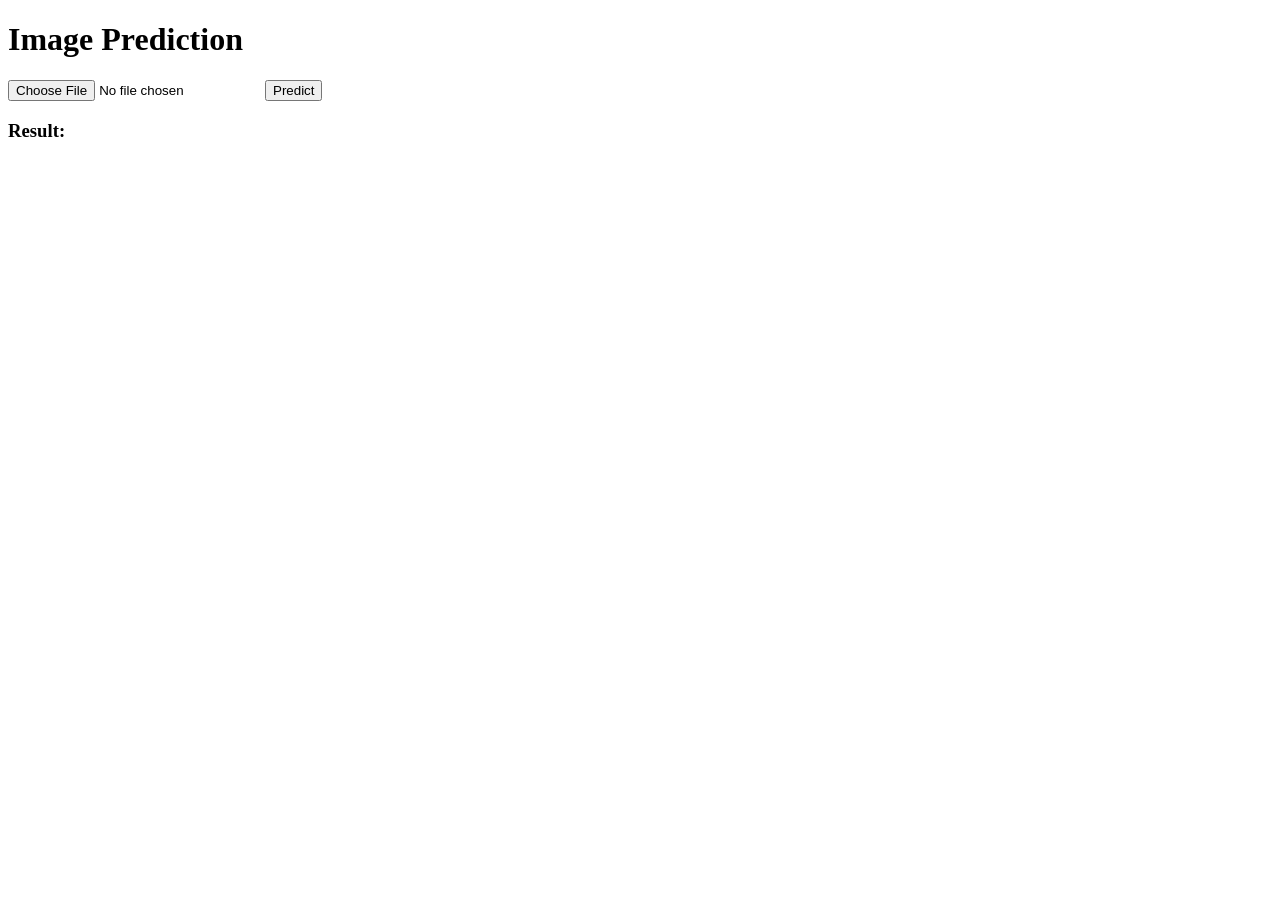
==== app/static/index.html @ 5a47e95c "dockerized api" ====
<!DOCTYPE html>
<html>
<head>
    <title>ML Inference</title>
    <link rel="stylesheet" href="/static/style.css">
</head>
<body>

<h1>Image Prediction</h1>

<input type="file" id="fileInput">
<button onclick="predict()">Predict</button>

<h3>Result:</h3>
<pre id="result"></pre>

<script>
async function predict() {
    const fileInput = document.getElementById("fileInput");
    const file = fileInput.files[0];

    let formData = new FormData();
    formData.append("file", file);

    let response = await fetch("/predict", {
        method: "POST",
        body: formData
    });

    let result = await response.json();
    document.getElementById("result").innerText = JSON.stringify(result, null, 2);
}
</script>

</body>
</html>
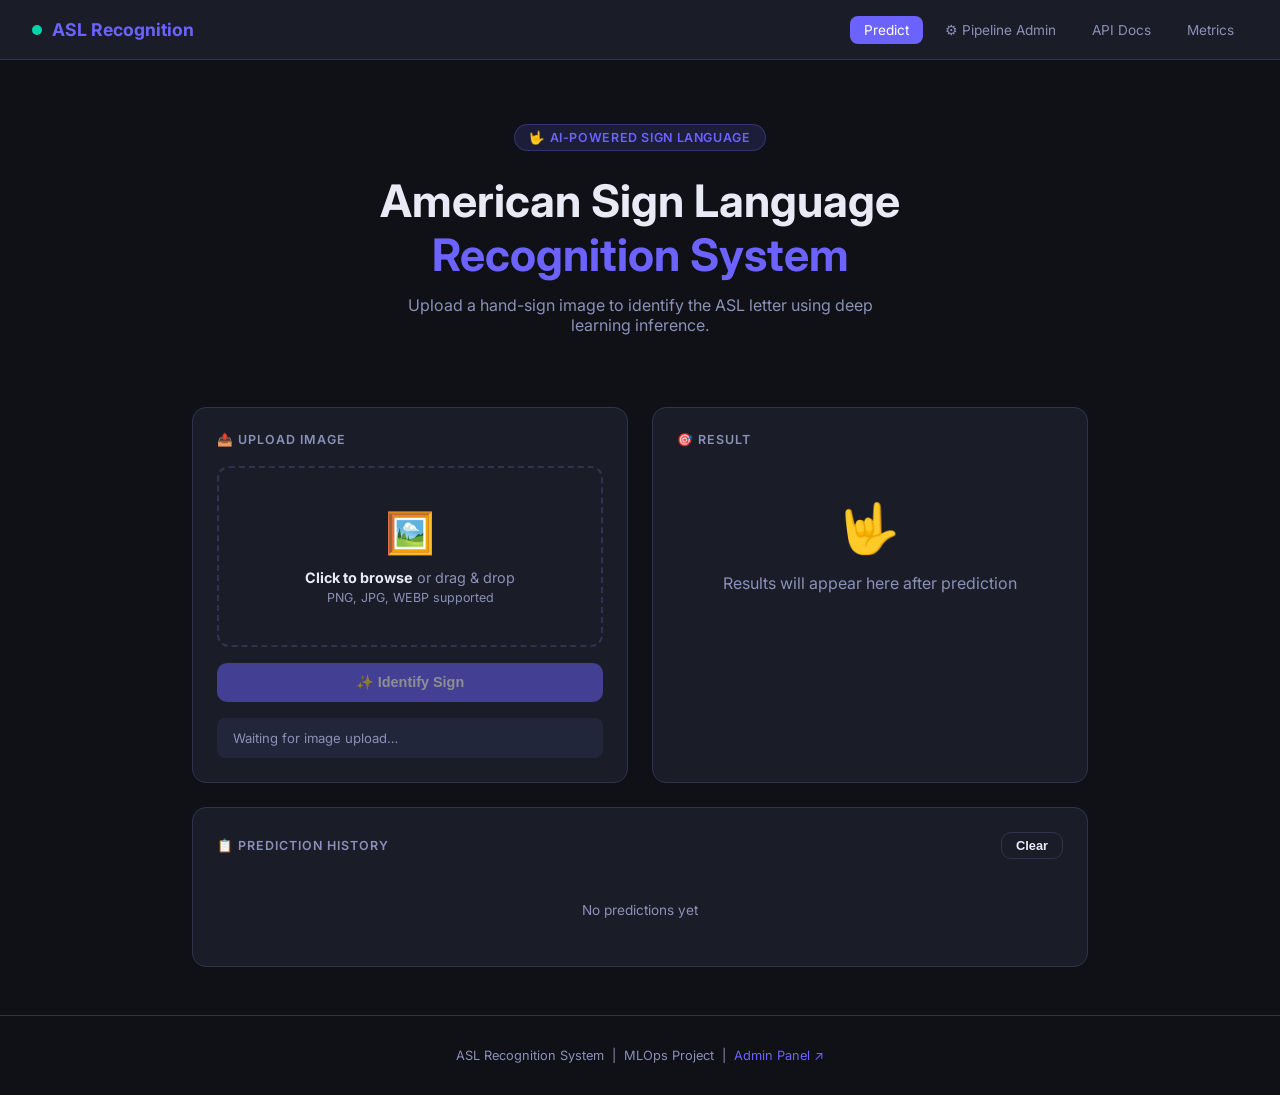
==== commit 0b7680b9: "added test and admin page" ====
--- a/app/static/index.html
+++ b/app/static/index.html
@@ -1,36 +1,537 @@
 <!DOCTYPE html>
-<html>
+<html lang="en">
 <head>
-    <title>ML Inference</title>
-    <link rel="stylesheet" href="/static/style.css">
+  <meta charset="UTF-8" />
+  <meta name="viewport" content="width=device-width, initial-scale=1.0" />
+  <title>ASL Recognition System</title>
+  <link rel="preconnect" href="https://fonts.googleapis.com" />
+  <link href="https://fonts.googleapis.com/css2?family=Inter:wght@300;400;500;600;700&display=swap" rel="stylesheet" />
+  <style>
+    :root {
+      --bg: #0f1117;
+      --surface: #1a1d27;
+      --surface2: #22263a;
+      --border: #2e3450;
+      --accent: #6c63ff;
+      --accent2: #00d4aa;
+      --danger: #ff6b6b;
+      --warn: #ffd166;
+      --text: #e8eaf6;
+      --muted: #8b90b8;
+      --radius: 14px;
+    }
+    * { box-sizing: border-box; margin: 0; padding: 0; }
+    body {
+      font-family: 'Inter', sans-serif;
+      background: var(--bg);
+      color: var(--text);
+      min-height: 100vh;
+    }
+
+    /* ── NAV ── */
+    nav {
+      background: var(--surface);
+      border-bottom: 1px solid var(--border);
+      padding: 0 2rem;
+      display: flex;
+      align-items: center;
+      justify-content: space-between;
+      height: 60px;
+      position: sticky;
+      top: 0;
+      z-index: 100;
+    }
+    .nav-brand {
+      display: flex;
+      align-items: center;
+      gap: 10px;
+      font-weight: 700;
+      font-size: 1.1rem;
+      color: var(--accent);
+    }
+    .nav-brand .dot { width: 10px; height: 10px; border-radius: 50%; background: var(--accent2); }
+    .nav-links { display: flex; gap: 8px; }
+    .nav-links a {
+      color: var(--muted);
+      text-decoration: none;
+      font-size: 0.85rem;
+      padding: 6px 14px;
+      border-radius: 8px;
+      transition: all .2s;
+    }
+    .nav-links a:hover { background: var(--surface2); color: var(--text); }
+    .nav-links a.active { background: var(--accent); color: #fff; }
+
+    /* ── HERO ── */
+    .hero {
+      text-align: center;
+      padding: 4rem 2rem 2rem;
+    }
+    .hero-badge {
+      display: inline-flex;
+      align-items: center;
+      gap: 6px;
+      background: rgba(108,99,255,.15);
+      border: 1px solid rgba(108,99,255,.3);
+      color: var(--accent);
+      font-size: 0.78rem;
+      font-weight: 600;
+      padding: 5px 14px;
+      border-radius: 100px;
+      margin-bottom: 1.5rem;
+      letter-spacing: .05em;
+      text-transform: uppercase;
+    }
+    .hero h1 {
+      font-size: clamp(1.8rem, 4vw, 2.8rem);
+      font-weight: 700;
+      line-height: 1.2;
+      margin-bottom: .75rem;
+    }
+    .hero h1 span { color: var(--accent); }
+    .hero p { color: var(--muted); font-size: 1rem; max-width: 480px; margin: 0 auto; }
+
+    /* ── MAIN GRID ── */
+    .main {
+      max-width: 960px;
+      margin: 2.5rem auto;
+      padding: 0 2rem;
+      display: grid;
+      grid-template-columns: 1fr 1fr;
+      gap: 1.5rem;
+    }
+    @media (max-width: 680px) { .main { grid-template-columns: 1fr; } }
+
+    /* ── CARD ── */
+    .card {
+      background: var(--surface);
+      border: 1px solid var(--border);
+      border-radius: var(--radius);
+      padding: 1.5rem;
+    }
+    .card-title {
+      font-size: 0.78rem;
+      font-weight: 600;
+      text-transform: uppercase;
+      letter-spacing: .08em;
+      color: var(--muted);
+      margin-bottom: 1.2rem;
+    }
+
+    /* ── DROP ZONE ── */
+    .dropzone {
+      border: 2px dashed var(--border);
+      border-radius: 12px;
+      padding: 2.5rem 1rem;
+      text-align: center;
+      cursor: pointer;
+      transition: all .2s;
+      position: relative;
+    }
+    .dropzone:hover, .dropzone.drag-over {
+      border-color: var(--accent);
+      background: rgba(108,99,255,.06);
+    }
+    .dropzone input[type=file] {
+      position: absolute;
+      inset: 0;
+      opacity: 0;
+      cursor: pointer;
+      width: 100%;
+      height: 100%;
+    }
+    .dropzone-icon {
+      font-size: 2.5rem;
+      margin-bottom: .75rem;
+      display: block;
+    }
+    .dropzone p { color: var(--muted); font-size: .9rem; }
+    .dropzone strong { color: var(--text); }
+
+    #preview-wrap {
+      margin-top: 1rem;
+      display: none;
+      text-align: center;
+    }
+    #preview-img {
+      max-height: 200px;
+      border-radius: 10px;
+      border: 2px solid var(--accent);
+      object-fit: contain;
+    }
+
+    /* ── BUTTON ── */
+    .btn {
+      display: inline-flex;
+      align-items: center;
+      justify-content: center;
+      gap: 8px;
+      padding: 11px 22px;
+      border-radius: 10px;
+      font-size: .9rem;
+      font-weight: 600;
+      cursor: pointer;
+      border: none;
+      transition: all .2s;
+      width: 100%;
+      margin-top: 1rem;
+    }
+    .btn-primary { background: var(--accent); color: #fff; }
+    .btn-primary:hover { background: #574fd6; transform: translateY(-1px); }
+    .btn-primary:disabled { opacity: .5; cursor: not-allowed; transform: none; }
+    .btn-outline {
+      background: transparent;
+      border: 1px solid var(--border);
+      color: var(--text);
+    }
+    .btn-outline:hover { border-color: var(--accent); color: var(--accent); }
+
+    /* ── RESULT PANEL ── */
+    #result-panel { display: none; }
+    .result-letter {
+      text-align: center;
+      font-size: 5rem;
+      font-weight: 700;
+      color: var(--accent);
+      line-height: 1;
+      margin: .5rem 0;
+    }
+    .result-label {
+      text-align: center;
+      font-size: .8rem;
+      color: var(--muted);
+      text-transform: uppercase;
+      letter-spacing: .1em;
+    }
+    .metrics-grid {
+      display: grid;
+      grid-template-columns: 1fr 1fr;
+      gap: .75rem;
+      margin-top: 1.2rem;
+    }
+    .metric-chip {
+      background: var(--surface2);
+      border-radius: 10px;
+      padding: .75rem;
+      text-align: center;
+    }
+    .metric-chip .val {
+      font-size: 1.3rem;
+      font-weight: 700;
+      color: var(--accent2);
+    }
+    .metric-chip .lbl {
+      font-size: .7rem;
+      color: var(--muted);
+      text-transform: uppercase;
+      letter-spacing: .06em;
+      margin-top: 2px;
+    }
+
+    /* ── CONFIDENCE BAR ── */
+    .conf-row {
+      display: flex;
+      align-items: center;
+      gap: .75rem;
+      margin-top: .6rem;
+    }
+    .conf-label { font-size: .85rem; font-weight: 600; min-width: 24px; }
+    .conf-bar-wrap { flex: 1; background: var(--surface2); border-radius: 6px; height: 8px; overflow: hidden; }
+    .conf-bar { height: 100%; background: var(--accent); border-radius: 6px; transition: width .5s ease; }
+    .conf-pct { font-size: .8rem; color: var(--muted); min-width: 40px; text-align: right; }
+
+    /* ── DRIFT INDICATOR ── */
+    .drift-indicator {
+      display: flex;
+      align-items: center;
+      gap: 8px;
+      margin-top: 1rem;
+      padding: .75rem 1rem;
+      border-radius: 10px;
+      background: var(--surface2);
+      font-size: .85rem;
+    }
+    .drift-dot { width: 10px; height: 10px; border-radius: 50%; flex-shrink: 0; }
+    .drift-ok { background: var(--accent2); }
+    .drift-warn { background: var(--warn); }
+    .drift-bad { background: var(--danger); }
+
+    /* ── STATUS BAR ── */
+    #status-bar {
+      display: flex;
+      align-items: center;
+      gap: 8px;
+      padding: .6rem 1rem;
+      border-radius: 8px;
+      font-size: .82rem;
+      background: var(--surface2);
+      margin-top: 1rem;
+      min-height: 40px;
+    }
+    .spinner {
+      width: 16px;
+      height: 16px;
+      border: 2px solid var(--border);
+      border-top-color: var(--accent);
+      border-radius: 50%;
+      animation: spin .7s linear infinite;
+      display: none;
+    }
+    @keyframes spin { to { transform: rotate(360deg); } }
+
+    /* ── FULL-WIDTH BOTTOM CARD ── */
+    .full-width { grid-column: 1 / -1; }
+    .history-row {
+      display: flex;
+      justify-content: space-between;
+      align-items: center;
+      padding: .6rem 0;
+      border-bottom: 1px solid var(--border);
+      font-size: .85rem;
+    }
+    .history-row:last-child { border-bottom: none; }
+    .tag {
+      padding: 3px 8px;
+      border-radius: 6px;
+      font-size: .72rem;
+      font-weight: 600;
+    }
+    .tag-ok { background: rgba(0,212,170,.15); color: var(--accent2); }
+    .tag-err { background: rgba(255,107,107,.15); color: var(--danger); }
+
+    /* ── FOOTER ── */
+    footer {
+      text-align: center;
+      padding: 2rem;
+      color: var(--muted);
+      font-size: .8rem;
+      border-top: 1px solid var(--border);
+      margin-top: 3rem;
+    }
+  </style>
 </head>
 <body>
 
-<h1>Image Prediction</h1>
-
-<input type="file" id="fileInput">
-<button onclick="predict()">Predict</button>
-
-<h3>Result:</h3>
-<pre id="result"></pre>
+<nav>
+  <div class="nav-brand">
+    <div class="dot"></div>
+    ASL Recognition
+  </div>
+  <div class="nav-links">
+    <a href="/" class="active">Predict</a>
+    <a href="/admin/pipeline">⚙ Pipeline Admin</a>
+    <a href="/docs">API Docs</a>
+    <a href="/metrics">Metrics</a>
+  </div>
+</nav>
+
+<div class="hero">
+  <div class="hero-badge">🤟 AI-Powered Sign Language</div>
+  <h1>American Sign Language<br><span>Recognition System</span></h1>
+  <p>Upload a hand-sign image to identify the ASL letter using deep learning inference.</p>
+</div>
+
+<div class="main">
+
+  <!-- Upload Card -->
+  <div class="card">
+    <div class="card-title">📤 Upload Image</div>
+    <div class="dropzone" id="dropzone">
+      <input type="file" id="fileInput" accept="image/*" onchange="handleFile(this)" />
+      <span class="dropzone-icon">🖼️</span>
+      <p><strong>Click to browse</strong> or drag & drop</p>
+      <p style="margin-top:4px;font-size:.78rem;">PNG, JPG, WEBP supported</p>
+    </div>
+
+    <div id="preview-wrap">
+      <img id="preview-img" src="" alt="preview" />
+      <p style="color:var(--muted);font-size:.8rem;margin-top:.5rem;" id="file-name"></p>
+    </div>
+
+    <button class="btn btn-primary" onclick="predict()" id="predict-btn" disabled>
+      ✨ Identify Sign
+    </button>
+
+    <div id="status-bar">
+      <div class="spinner" id="spinner"></div>
+      <span id="status-msg" style="color:var(--muted)">Waiting for image upload…</span>
+    </div>
+  </div>
+
+  <!-- Result Card -->
+  <div class="card">
+    <div class="card-title">🎯 Result</div>
+
+    <div id="empty-state" style="text-align:center;padding:2rem 0;color:var(--muted)">
+      <div style="font-size:3rem;margin-bottom:1rem">🤟</div>
+      <p>Results will appear here after prediction</p>
+    </div>
+
+    <div id="result-panel">
+      <div class="result-letter" id="predicted-letter">—</div>
+      <div class="result-label">Predicted Sign</div>
+
+      <div class="metrics-grid">
+        <div class="metric-chip">
+          <div class="val" id="conf-val">—</div>
+          <div class="lbl">Confidence</div>
+        </div>
+        <div class="metric-chip">
+          <div class="val" id="latency-val">—</div>
+          <div class="lbl">Latency (ms)</div>
+        </div>
+      </div>
+
+      <div style="margin-top:1.4rem">
+        <div class="card-title">Top Predictions</div>
+        <div id="top-preds"></div>
+      </div>
+
+      <div id="drift-panel" class="drift-indicator">
+        <div class="drift-dot drift-ok" id="drift-dot"></div>
+        <span id="drift-text">Data drift normal</span>
+      </div>
+    </div>
+  </div>
+
+  <!-- History Card -->
+  <div class="card full-width">
+    <div class="card-title" style="display:flex;justify-content:space-between;align-items:center">
+      <span>📋 Prediction History</span>
+      <button class="btn btn-outline" style="width:auto;margin:0;padding:5px 14px;font-size:.8rem" onclick="clearHistory()">Clear</button>
+    </div>
+    <div id="history-list">
+      <p style="color:var(--muted);font-size:.85rem;text-align:center;padding:1.5rem">No predictions yet</p>
+    </div>
+  </div>
+
+</div>
+
+<footer>ASL Recognition System &nbsp;|&nbsp; MLOps Project &nbsp;|&nbsp; <a href="/admin/pipeline" style="color:var(--accent);text-decoration:none">Admin Panel ↗</a></footer>
 
 <script>
-async function predict() {
-    const fileInput = document.getElementById("fileInput");
-    const file = fileInput.files[0];
-
-    let formData = new FormData();
-    formData.append("file", file);
-
-    let response = await fetch("/predict", {
-        method: "POST",
-        body: formData
-    });
-
-    let result = await response.json();
-    document.getElementById("result").innerText = JSON.stringify(result, null, 2);
-}
+  const history = [];
+
+  function handleFile(input) {
+    const file = input.files[0];
+    if (!file) return;
+    const url = URL.createObjectURL(file);
+    document.getElementById('preview-img').src = url;
+    document.getElementById('file-name').textContent = file.name;
+    document.getElementById('preview-wrap').style.display = 'block';
+    document.getElementById('predict-btn').disabled = false;
+    setStatus('✅ Image loaded — ready to predict', '#e8eaf6');
+  }
+
+  // drag-drop
+  const dz = document.getElementById('dropzone');
+  dz.addEventListener('dragover', e => { e.preventDefault(); dz.classList.add('drag-over'); });
+  dz.addEventListener('dragleave', () => dz.classList.remove('drag-over'));
+  dz.addEventListener('drop', e => {
+    e.preventDefault(); dz.classList.remove('drag-over');
+    const file = e.dataTransfer.files[0];
+    if (file) {
+      document.getElementById('fileInput').files = e.dataTransfer.files;
+      handleFile({ files: e.dataTransfer.files });
+    }
+  });
+
+  function setStatus(msg, color = 'var(--muted)') {
+    document.getElementById('status-msg').textContent = msg;
+    document.getElementById('status-msg').style.color = color;
+  }
+
+  async function predict() {
+    const fileInput = document.getElementById('fileInput');
+    if (!fileInput.files[0]) return;
+
+    document.getElementById('predict-btn').disabled = true;
+    document.getElementById('spinner').style.display = 'block';
+    setStatus('⏳ Running inference…', 'var(--accent)');
+
+    const fd = new FormData();
+    fd.append('file', fileInput.files[0]);
+
+    try {
+      const res = await fetch('/predict', { method: 'POST', body: fd });
+      const data = await res.json();
+
+      if (!res.ok) throw new Error(data.detail || 'Prediction failed');
+
+      renderResult(data, fileInput.files[0].name);
+      setStatus('✅ Prediction complete!', 'var(--accent2)');
+    } catch (err) {
+      setStatus('❌ ' + err.message, 'var(--danger)');
+      console.error(err);
+    } finally {
+      document.getElementById('predict-btn').disabled = false;
+      document.getElementById('spinner').style.display = 'none';
+    }
+  }
+
+  function renderResult(data, filename) {
+    document.getElementById('empty-state').style.display = 'none';
+    document.getElementById('result-panel').style.display = 'block';
+
+    // Extract prediction — handle MLflow response formats
+    let preds = data.predictions || data.outputs || data;
+    let topPreds = [];
+
+    if (Array.isArray(preds) && preds.length > 0) {
+      const first = preds[0];
+      if (typeof first === 'object' && first !== null) {
+        topPreds = Object.entries(first)
+          .sort((a, b) => b[1] - a[1])
+          .slice(0, 5);
+      } else {
+        topPreds = [['Result', first]];
+      }
+    } else if (typeof preds === 'string') {
+      topPreds = [[preds, 1.0]];
+    }
+
+    const best = topPreds[0] || ['?', 0];
+    document.getElementById('predicted-letter').textContent = String(best[0]).toUpperCase();
+    document.getElementById('conf-val').textContent = (best[1] * 100).toFixed(1) + '%';
+    document.getElementById('latency-val').textContent = data.latency_ms ? Math.round(data.latency_ms) : '—';
+
+    // Top predictions bars
+    const container = document.getElementById('top-preds');
+    container.innerHTML = topPreds.map(([label, score]) => `
+      <div class="conf-row">
+        <span class="conf-label">${String(label).toUpperCase()}</span>
+        <div class="conf-bar-wrap"><div class="conf-bar" style="width:${(score*100).toFixed(1)}%"></div></div>
+        <span class="conf-pct">${(score*100).toFixed(1)}%</span>
+      </div>`).join('');
+
+    // Drift
+    const psi = data.drift_psi || 0;
+    const dot = document.getElementById('drift-dot');
+    const txt = document.getElementById('drift-text');
+    dot.className = 'drift-dot ' + (psi < 0.1 ? 'drift-ok' : psi < 0.2 ? 'drift-warn' : 'drift-bad');
+    txt.textContent = `Drift PSI: ${psi.toFixed(5)} — ${psi < 0.1 ? 'Stable ✓' : psi < 0.2 ? 'Minor shift ⚠' : 'Significant drift ✗'}`;
+
+    // History
+    history.unshift({ letter: String(best[0]).toUpperCase(), conf: (best[1]*100).toFixed(1), filename, ts: new Date().toLocaleTimeString() });
+    renderHistory();
+  }
+
+  function renderHistory() {
+    const el = document.getElementById('history-list');
+    if (!history.length) { el.innerHTML = '<p style="color:var(--muted);font-size:.85rem;text-align:center;padding:1.5rem">No predictions yet</p>'; return; }
+    el.innerHTML = history.slice(0, 10).map(h => `
+      <div class="history-row">
+        <span style="font-weight:600;color:var(--accent)">${h.letter}</span>
+        <span style="color:var(--muted)">${h.filename}</span>
+        <span class="tag tag-ok">${h.conf}%</span>
+        <span style="color:var(--muted);font-size:.78rem">${h.ts}</span>
+      </div>`).join('');
+  }
+
+  function clearHistory() {
+    history.length = 0;
+    renderHistory();
+  }
 </script>
-
 </body>
 </html>
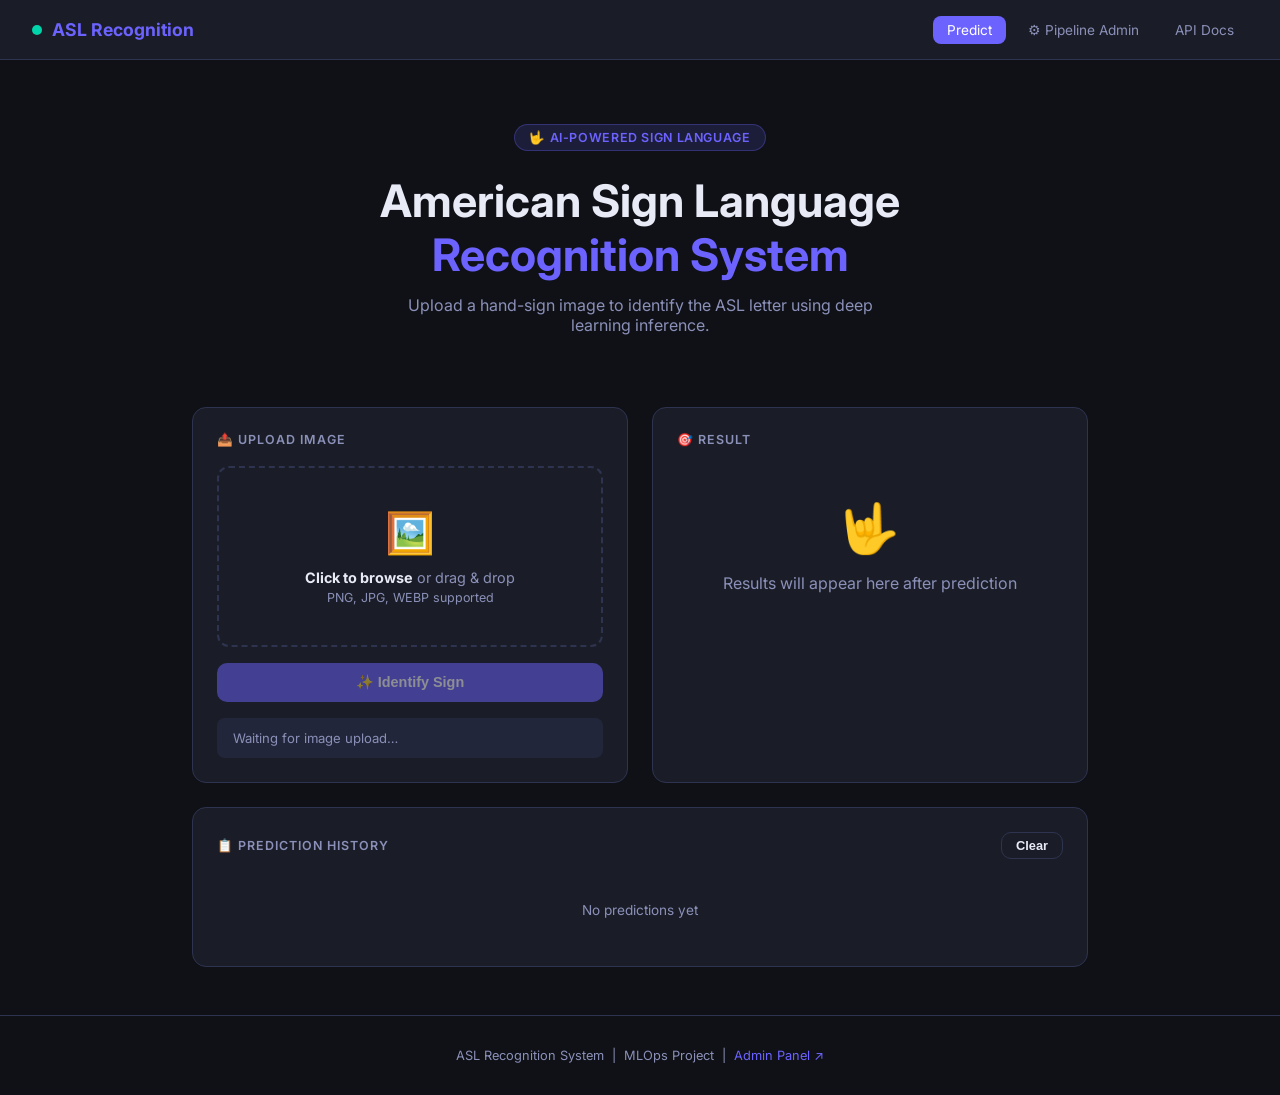
==== commit 66c5fe37: "fixed all the bugs" ====
--- a/app/static/index.html
+++ b/app/static/index.html
@@ -321,7 +321,7 @@
     <a href="/" class="active">Predict</a>
     <a href="/admin/pipeline">⚙ Pipeline Admin</a>
     <a href="/docs">API Docs</a>
-    <a href="/metrics">Metrics</a>
+    <!-- <a href="/metrics">Metrics</a> -->
   </div>
 </nav>
 
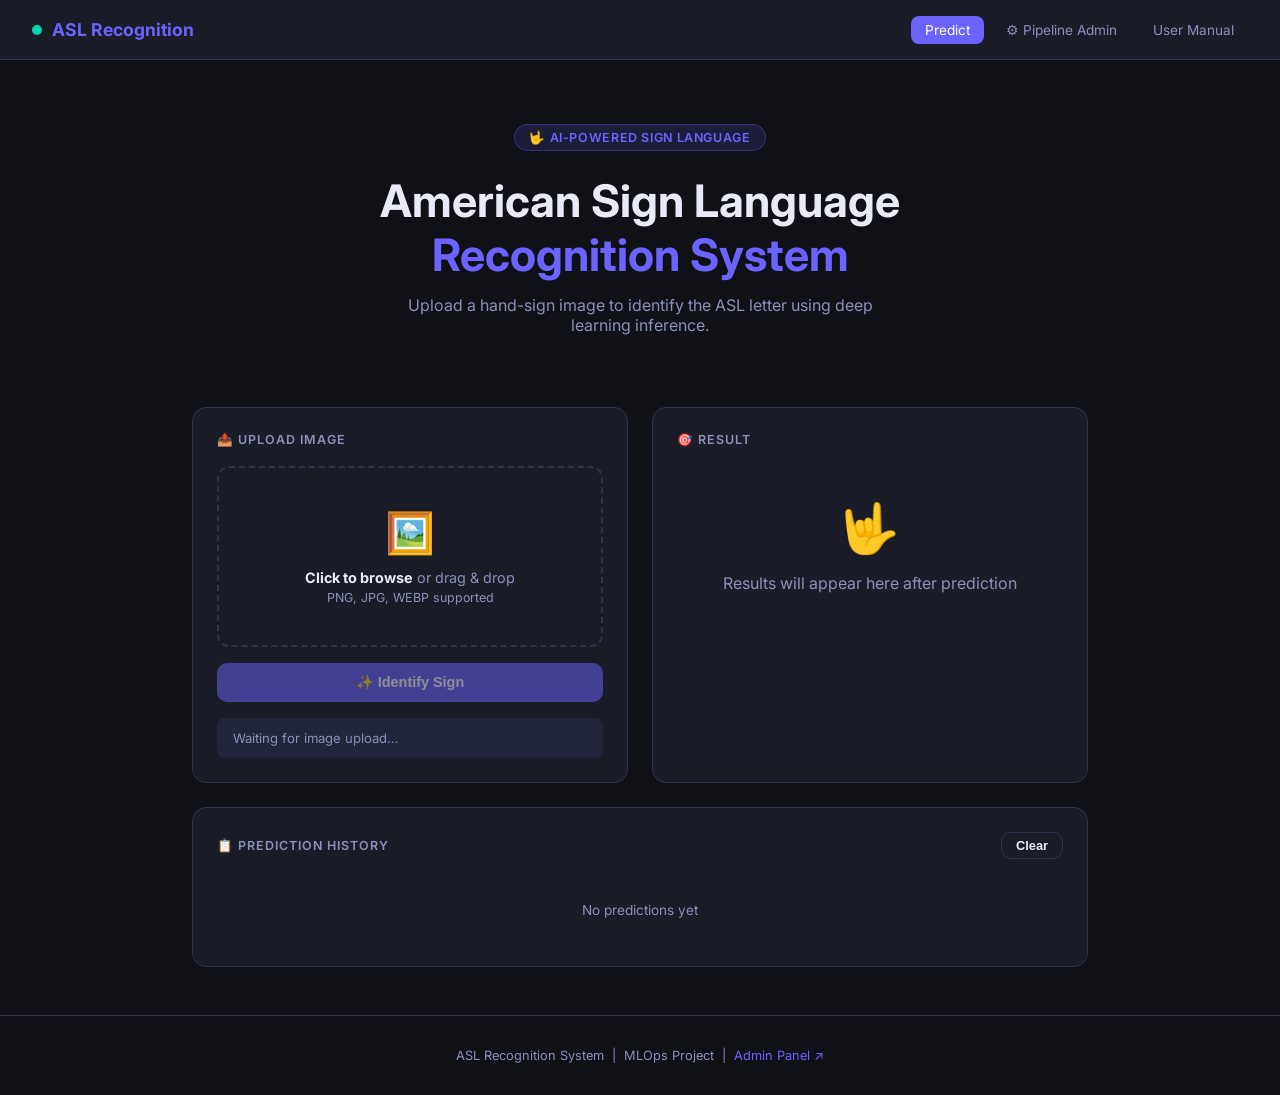
==== commit af84504c: "added user manual" ====
--- a/app/static/index.html
+++ b/app/static/index.html
@@ -320,7 +320,7 @@
   <div class="nav-links">
     <a href="/" class="active">Predict</a>
     <a href="/admin/pipeline">⚙ Pipeline Admin</a>
-    <a href="/docs">API Docs</a>
+    <a href="/user_manual">User Manual</a>
     <!-- <a href="/metrics">Metrics</a> -->
   </div>
 </nav>
